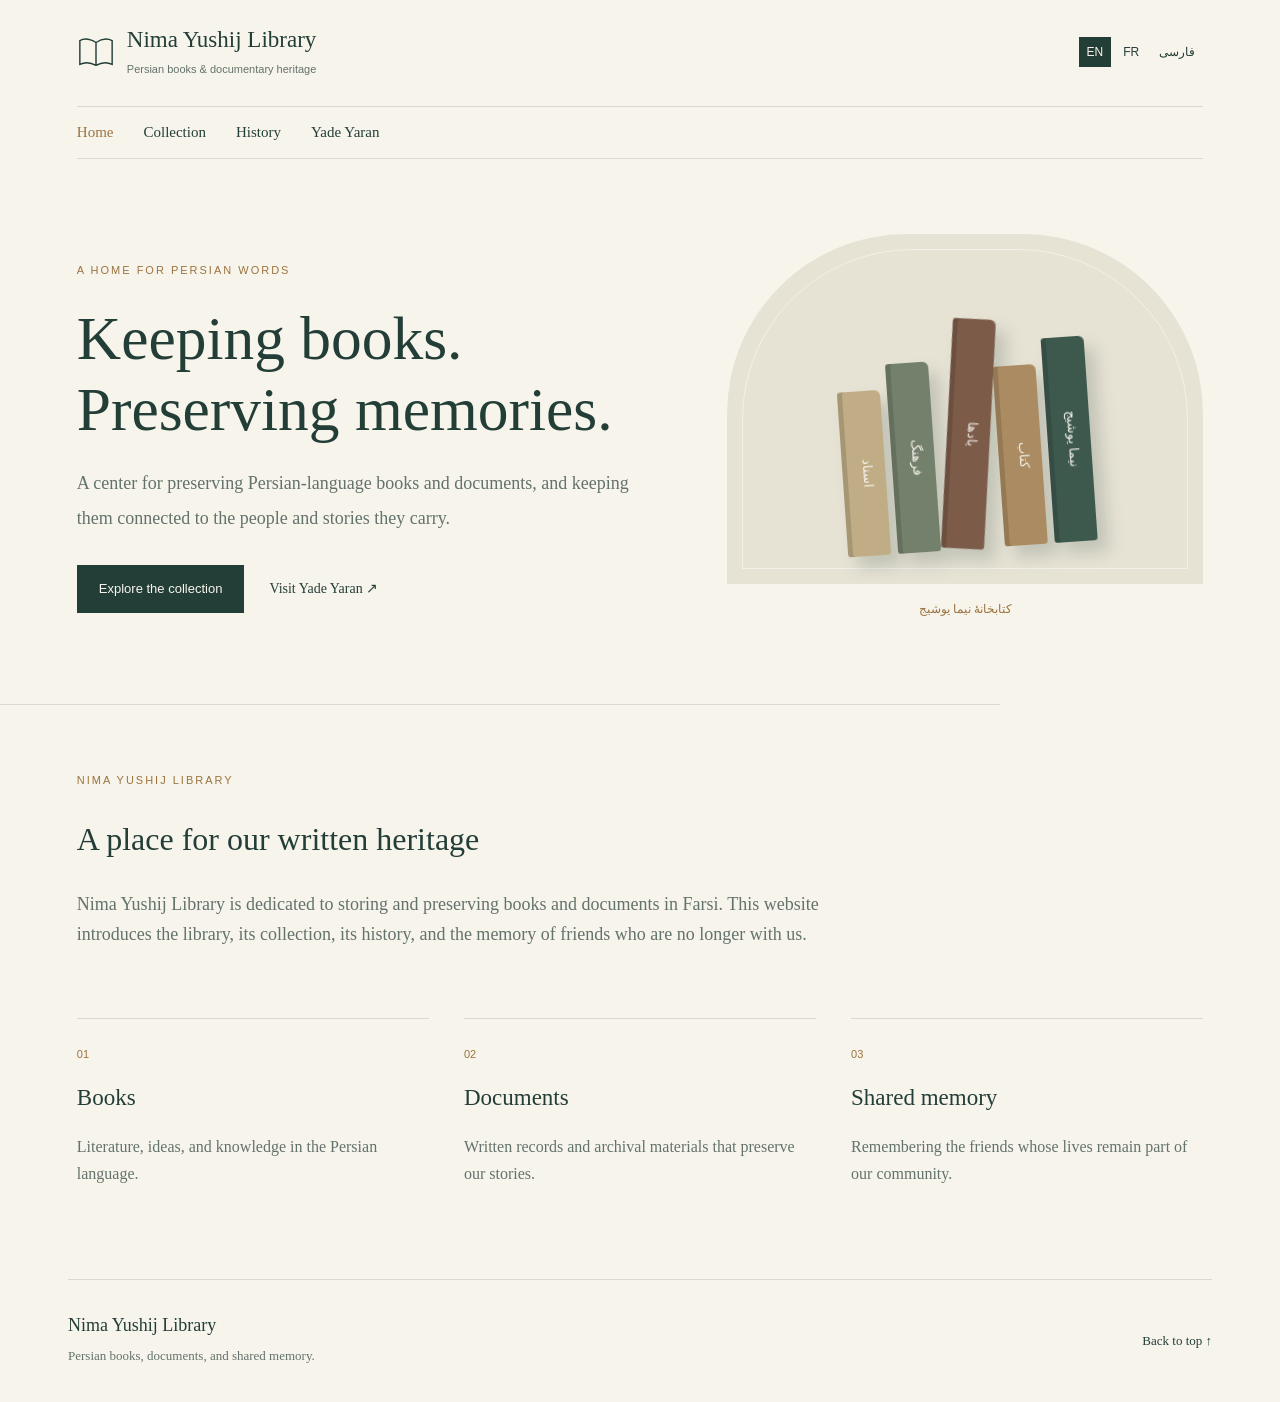
==== en/index.html @ eb560bf4 "add commit" ====
<!doctype html><html lang="en" dir="ltr"><head><meta charset="utf-8"><meta name="viewport" content="width=device-width, initial-scale=1"><title>Home | Nima Yushij Library</title><meta name="description" content="A center for preserving Persian-language books and documents, and keeping them connected to the people and stories they carry."><link rel="icon" href="../assets/icon.svg" type="image/svg+xml"><link rel="stylesheet" href="../assets/style.css"><link rel="alternate" hreflang="en" href="../en/index.html"><link rel="alternate" hreflang="fr" href="../fr/index.html"><link rel="alternate" hreflang="fa" href="../fa/index.html"></head><body id="top"><a class="skip" href="#main">Skip to content</a><header><a class="brand" href="index.html"><svg viewBox="0 0 40 36" aria-hidden="true"><path d="M20 8Q10 2 3 6v25q8-4 17 1 9-5 17-1V6Q29 2 20 8Zm0 0v24"/></svg><span>Nima Yushij Library<small>Persian books & documentary heritage</small></span></a><div class="languages" aria-label="Language / Langue / زبان"><a href="../en/index.html" lang="en" hreflang="en" aria-current="true">EN</a><a href="../fr/index.html" lang="fr" hreflang="fr" >FR</a><a href="../fa/index.html" lang="fa" hreflang="fa" >فارسی</a></div><nav aria-label="Navigation"><a href="index.html" aria-current="page">Home</a><a href="collection.html" >Collection</a><a href="history.html" >History</a><a href="yade-yaran.html" >Yade Yaran</a></nav></header><main id="main"><section class="hero"><div><p class="eyebrow">A home for Persian words</p><h1>Keeping books.<br>Preserving memories.</h1><p class="lead">A center for preserving Persian-language books and documents, and keeping them connected to the people and stories they carry.</p><div class="actions"><a class="button" href="collection.html">Explore the collection</a><a class="textlink" href="yade-yaran.html">Visit Yade Yaran <span aria-hidden="true">↗</span></a></div></div><div class="book-art" aria-hidden="true"><div class="arch"><div class="books"><span>نیما یوشیج</span><span>کتاب</span><span>یادها</span><span>فرهنگ</span><span>اسناد</span></div></div><p>کتابخانهٔ نیما یوشیج</p></div></section><section class="intro"><p class="eyebrow">NIMA YUSHIJ LIBRARY</p><h2>A place for our written heritage</h2><p>Nima Yushij Library is dedicated to storing and preserving books and documents in Farsi. This website introduces the library, its collection, its history, and the memory of friends who are no longer with us.</p></section><section class="three"><article><span class="number">01</span><h3>Books</h3><p>Literature, ideas, and knowledge in the Persian language.</p></article><article><span class="number">02</span><h3>Documents</h3><p>Written records and archival materials that preserve our stories.</p></article><article><span class="number">03</span><h3>Shared memory</h3><p>Remembering the friends whose lives remain part of our community.</p></article></section></main><footer><div><strong>Nima Yushij Library</strong><p>Persian books, documents, and shared memory.</p></div><a href="#top">Back to top ↑</a></footer><script id="site-config" type="application/json">{"empty": "The online catalogue is being prepared.", "emptydesc": "Records will appear here as books and documents are added.", "noresults": "No matching records. Try another search.", "view": "View document", "results": "records", "lang": "en", "page": "index"}</script><script src="../data/catalogue.js"></script><script src="../data/memorials.js"></script><script src="../assets/site.js"></script></body></html>
---- assets/style.css ----
:root{--paper:#f7f4ec;--ink:#233e37;--muted:#63736b;--line:#263e3725;--gold:#9b733f}*{box-sizing:border-box}html{scroll-behavior:smooth}body{margin:0;background:var(--paper);color:var(--ink);font-family:Georgia,'Times New Roman',serif;line-height:1.7}html[lang=fa] body{font-family:Tahoma,Arial,sans-serif;line-height:2}a{color:inherit;text-decoration:none}a:focus-visible,input:focus-visible,select:focus-visible{outline:3px solid var(--gold);outline-offset:5px}header{max-width:1300px;margin:auto;padding:25px 6% 0;display:flex;align-items:center;flex-wrap:wrap;gap:15px 30px}.brand{display:flex;gap:12px;align-items:center;font-size:23px;line-height:1.3}.brand svg{width:38px;height:36px;fill:none;stroke:var(--ink);stroke-width:1.5;flex-shrink:0}.brand small{display:block;font:11px/1.7 Arial,sans-serif;color:var(--muted);margin-top:5px}.languages{margin-inline-start:auto;display:flex;gap:4px;font:12px Arial,sans-serif}.languages a{padding:8px}.languages a[aria-current]{background:var(--ink);color:var(--paper)}nav{width:100%;display:flex;gap:30px;border-block:1px solid var(--line);margin-top:12px;padding:13px 0;font-size:15px}nav a[aria-current]{color:var(--gold)}nav a:hover,.textlink:hover{text-decoration:underline;text-underline-offset:5px}main{max-width:1300px;min-height:65vh;margin:auto}.hero{display:grid;grid-template-columns:1.2fr 1fr;gap:7%;padding:75px 6%;align-items:center}.eyebrow{font:11px/1.8 Arial,sans-serif;text-transform:uppercase;letter-spacing:2px;color:var(--gold)}html[lang=fa] .eyebrow{font-family:Tahoma;letter-spacing:0}h1{font-weight:400;font-size:clamp(38px,4.8vw,66px);line-height:1.15;margin:22px 0}html[lang=fa] h1{font-size:clamp(31px,4vw,51px);line-height:1.65}.lead{font-size:18px;line-height:1.9;color:var(--muted);max-width:620px}html[lang=fa] .lead{font-size:16px}.actions{display:flex;align-items:center;gap:25px;flex-wrap:wrap;margin-top:30px}.button{background:var(--ink);color:var(--paper);padding:13px 22px;font:13px/1.7 Arial,sans-serif}.textlink{font-size:14px}.book-art{text-align:center}.arch{height:350px;border-radius:180px 180px 0 0;background:#e6e2d4;display:flex;align-items:end;justify-content:center;padding:50px 20px 35px;position:relative}.arch:before{content:'';position:absolute;inset:15px;border:1px solid #fff7;border-radius:170px 170px 0 0}.books{display:flex;align-items:end;gap:7px;direction:rtl;transform:rotate(-4deg);filter:drop-shadow(10px 12px 8px #233e3730)}.books span{writing-mode:vertical-rl;background:#3d594e;color:#f7f4ec;width:43px;height:205px;border-radius:3px 6px 3px 3px;padding:18px 10px;text-align:center;font:13px Tahoma;box-shadow:inset 5px 0 #0002}.books span:nth-child(2){height:180px;background:#ab8b61}.books span:nth-child(3){height:230px;background:#7c5b49;transform:rotate(7deg);margin-left:7px}.books span:nth-child(4){height:190px;background:#73806c}.books span:nth-child(5){height:165px;background:#c0ad86}.book-art>p{font:12px Tahoma;color:var(--gold);margin-top:18px}.intro{border-top:1px solid var(--line);padding:55px 6% 20px;max-width:1000px}.intro>p:last-child{font-size:18px;max-width:760px;color:var(--muted)}h2{font-size:32px;line-height:1.4;font-weight:400}html[lang=fa] h2{font-size:26px}.three{display:grid;grid-template-columns:repeat(3,1fr);gap:35px;padding:30px 6% 75px}.three article{border-top:1px solid var(--line);padding-top:20px}.number{font:11px Arial;color:var(--gold)}h3{font-weight:400;font-size:23px;margin:12px 0}.three p{color:var(--muted);font-size:16px}.pagehead{padding:65px 6% 40px;border-bottom:1px solid var(--line)}.pagehead h1{font-size:54px}.pagehead .lead{max-width:750px}.content{padding:45px 6% 80px}.filters{display:flex;align-items:end;gap:20px;font:13px/1.8 Arial,sans-serif}.filters label:first-child{flex:1}.filters label{display:block}input,select{display:block;width:100%;border:1px solid #263e3740;background:transparent;color:var(--ink);padding:14px;font:inherit;border-radius:0}input{margin-top:7px}select{min-width:170px}.empty{padding:55px 25px;text-align:center;border:1px solid var(--line);margin:25px 0;background:#ece9df66}.empty>span{font-size:35px;color:var(--gold)}.empty h2{font-size:25px}.empty p,.subtle{color:var(--muted)}.history{display:grid;grid-template-columns:1fr 2fr;gap:60px;align-items:center}.historymark{font-size:70px;font-family:Tahoma;line-height:1.6;text-align:center;color:var(--gold);border:1px solid var(--line);padding:35px}.historymark span{font-size:40px}.history article{max-width:660px}.history article p{font-size:18px}.memorialhead{background:var(--ink);color:var(--paper);margin:35px 6% 0;padding:45px 5%}.memorialhead .lead{color:#d0d8d0}.memorialhead .eyebrow{color:#d8b986}.records{display:grid;grid-template-columns:repeat(3,minmax(0,1fr));gap:25px}.record{padding:22px;border:1px solid var(--line);overflow-wrap:anywhere}.record h2{font-size:24px}.record p{color:var(--muted)}.record img{display:block;width:100%;height:280px;object-fit:contain;background:#e9e5dc}.record .portrait{object-fit:cover;filter:grayscale(1)}.record .type{font:11px Arial;color:var(--gold);text-transform:uppercase}.record a{text-decoration:underline}.tribute{grid-column:span 1}.tribute .bio{white-space:pre-line}footer{max-width:1144px;border-top:1px solid var(--line);margin:0 auto;padding:30px 0;display:flex;justify-content:space-between;align-items:center;gap:25px;font-size:13px}footer p{color:var(--muted);margin:5px 0}footer strong{font-weight:400;font-size:18px}.skip{position:absolute;top:-100px;background:var(--ink);color:white;padding:10px;z-index:3}.skip:focus{top:5px}.sr{position:absolute;width:1px;height:1px;overflow:hidden;clip-path:inset(50%)}[hidden]{display:none!important}@media(max-width:760px){header{padding:20px 6% 0}.brand{font-size:19px}.brand small{font-size:10px}.brand svg{width:30px}.languages{gap:0}.languages a{padding:7px}.hero{grid-template-columns:1fr;padding:42px 6%;gap:35px}.book-art{max-width:420px;width:100%;margin:auto}.arch{height:300px}.books{transform:scale(.88) rotate(-4deg);transform-origin:bottom}nav{gap:22px;font-size:14px;justify-content:space-between}.three{grid-template-columns:1fr;gap:20px}.intro{padding-top:35px}.intro>p:last-child{font-size:17px}.three h3{margin:8px 0}.history{grid-template-columns:1fr;gap:30px}.historymark{max-width:260px;width:100%;margin:auto}.filters{flex-direction:column;align-items:stretch;gap:12px}.pagehead{padding-top:40px}.pagehead h1{font-size:40px}.records{grid-template-columns:1fr}.memorialhead{padding:30px 6%}footer{margin:0 6%;align-items:start}h2{font-size:28px}}@media(prefers-reduced-motion:reduce){html{scroll-behavior:auto}}
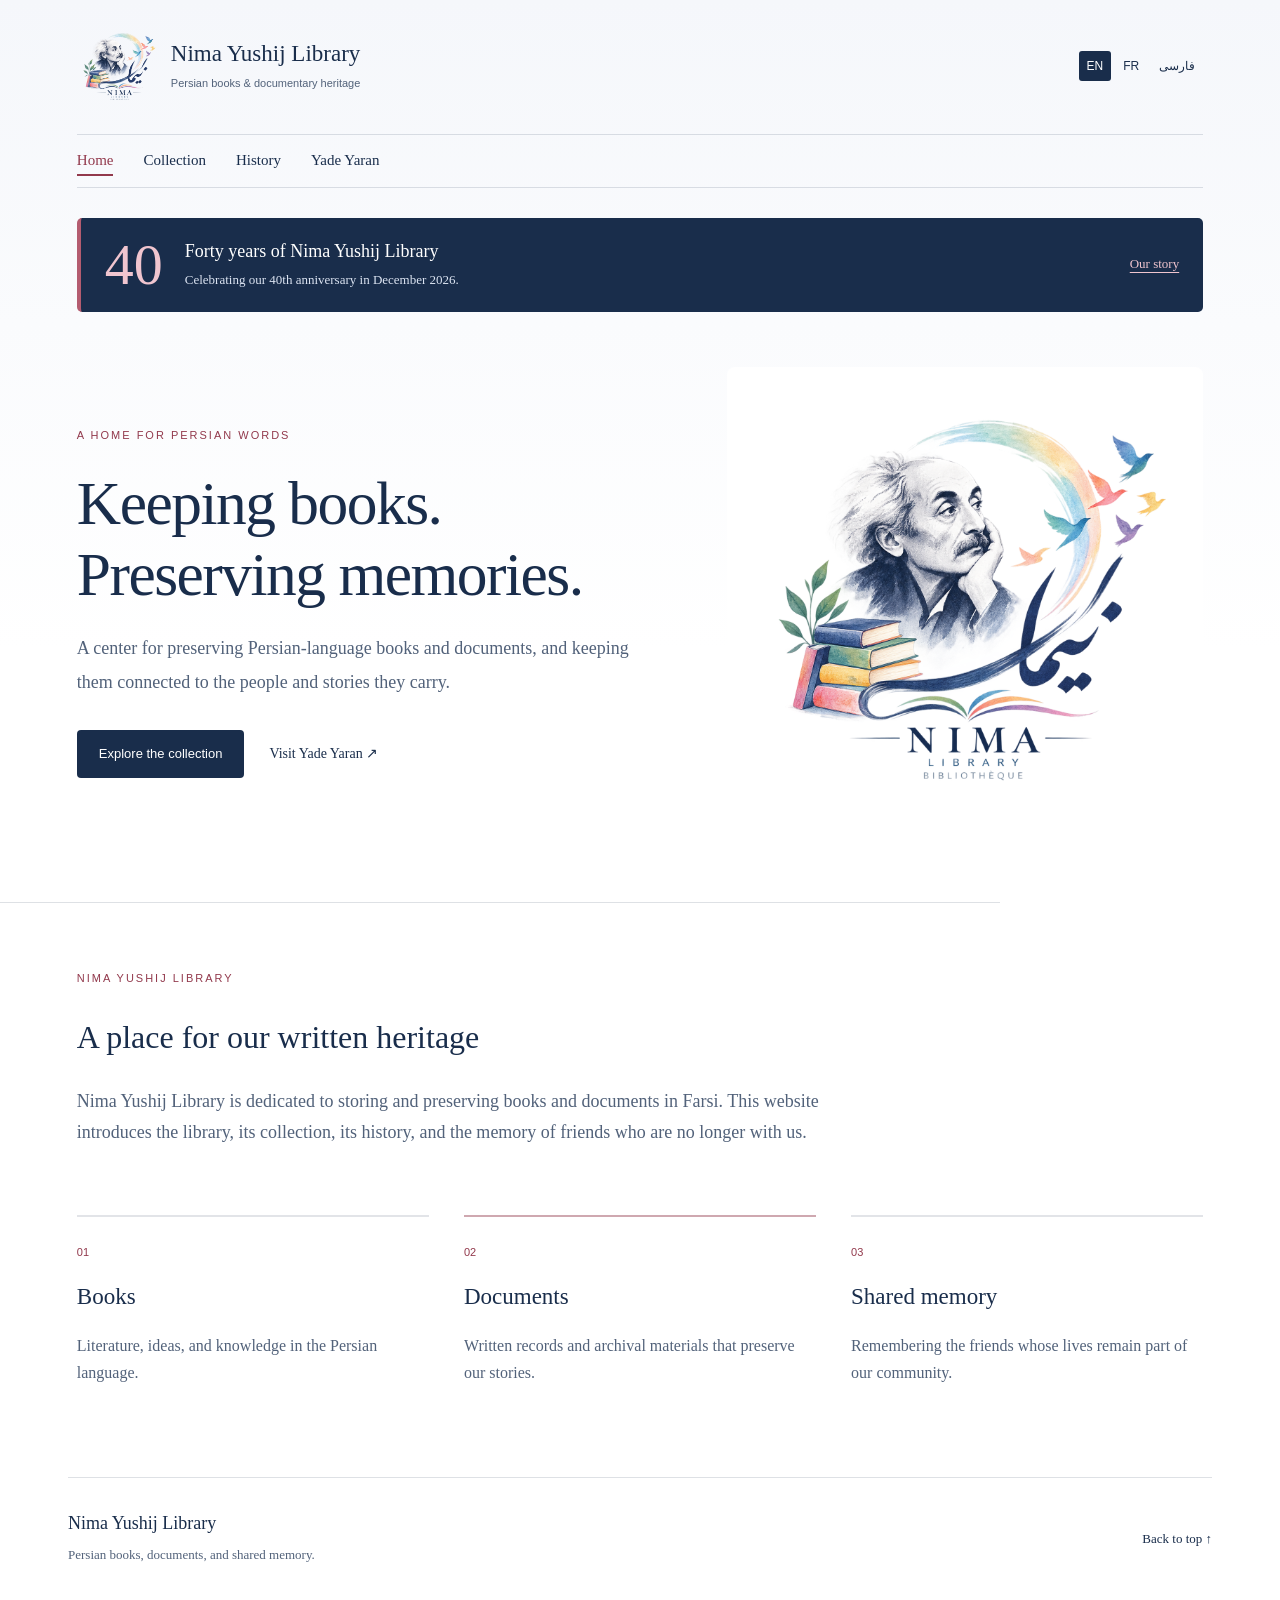
==== commit 944a288a: "change theme" ====
--- a/en/index.html
+++ b/en/index.html
@@ -1 +1 @@
-<!doctype html><html lang="en" dir="ltr"><head><meta charset="utf-8"><meta name="viewport" content="width=device-width, initial-scale=1"><title>Home | Nima Yushij Library</title><meta name="description" content="A center for preserving Persian-language books and documents, and keeping them connected to the people and stories they carry."><link rel="icon" href="../assets/icon.svg" type="image/svg+xml"><link rel="stylesheet" href="../assets/style.css"><link rel="alternate" hreflang="en" href="../en/index.html"><link rel="alternate" hreflang="fr" href="../fr/index.html"><link rel="alternate" hreflang="fa" href="../fa/index.html"></head><body id="top"><a class="skip" href="#main">Skip to content</a><header><a class="brand" href="index.html"><svg viewBox="0 0 40 36" aria-hidden="true"><path d="M20 8Q10 2 3 6v25q8-4 17 1 9-5 17-1V6Q29 2 20 8Zm0 0v24"/></svg><span>Nima Yushij Library<small>Persian books & documentary heritage</small></span></a><div class="languages" aria-label="Language / Langue / زبان"><a href="../en/index.html" lang="en" hreflang="en" aria-current="true">EN</a><a href="../fr/index.html" lang="fr" hreflang="fr" >FR</a><a href="../fa/index.html" lang="fa" hreflang="fa" >فارسی</a></div><nav aria-label="Navigation"><a href="index.html" aria-current="page">Home</a><a href="collection.html" >Collection</a><a href="history.html" >History</a><a href="yade-yaran.html" >Yade Yaran</a></nav></header><main id="main"><section class="hero"><div><p class="eyebrow">A home for Persian words</p><h1>Keeping books.<br>Preserving memories.</h1><p class="lead">A center for preserving Persian-language books and documents, and keeping them connected to the people and stories they carry.</p><div class="actions"><a class="button" href="collection.html">Explore the collection</a><a class="textlink" href="yade-yaran.html">Visit Yade Yaran <span aria-hidden="true">↗</span></a></div></div><div class="book-art" aria-hidden="true"><div class="arch"><div class="books"><span>نیما یوشیج</span><span>کتاب</span><span>یادها</span><span>فرهنگ</span><span>اسناد</span></div></div><p>کتابخانهٔ نیما یوشیج</p></div></section><section class="intro"><p class="eyebrow">NIMA YUSHIJ LIBRARY</p><h2>A place for our written heritage</h2><p>Nima Yushij Library is dedicated to storing and preserving books and documents in Farsi. This website introduces the library, its collection, its history, and the memory of friends who are no longer with us.</p></section><section class="three"><article><span class="number">01</span><h3>Books</h3><p>Literature, ideas, and knowledge in the Persian language.</p></article><article><span class="number">02</span><h3>Documents</h3><p>Written records and archival materials that preserve our stories.</p></article><article><span class="number">03</span><h3>Shared memory</h3><p>Remembering the friends whose lives remain part of our community.</p></article></section></main><footer><div><strong>Nima Yushij Library</strong><p>Persian books, documents, and shared memory.</p></div><a href="#top">Back to top ↑</a></footer><script id="site-config" type="application/json">{"empty": "The online catalogue is being prepared.", "emptydesc": "Records will appear here as books and documents are added.", "noresults": "No matching records. Try another search.", "view": "View document", "results": "records", "lang": "en", "page": "index"}</script><script src="../data/catalogue.js"></script><script src="../data/memorials.js"></script><script src="../assets/site.js"></script></body></html>+<!doctype html><html lang="en" dir="ltr"><head><meta charset="utf-8"><meta name="viewport" content="width=device-width, initial-scale=1"><title>Home | Nima Yushij Library</title><meta name="description" content="A center for preserving Persian-language books and documents, and keeping them connected to the people and stories they carry."><link rel="icon" href="../assets/logo.png" type="image/png"><link rel="stylesheet" href="../assets/style.css"><link rel="alternate" hreflang="en" href="../en/index.html"><link rel="alternate" hreflang="fr" href="../fr/index.html"><link rel="alternate" hreflang="fa" href="../fa/index.html"></head><body id="top"><a class="skip" href="#main">Skip to content</a><header><a class="brand" href="index.html"><img class="brand-logo" src="../assets/logo.png" alt="Nima Yushij Library logo" width="1254" height="1254"><span>Nima Yushij Library<small>Persian books & documentary heritage</small></span></a><div class="languages" aria-label="Language / Langue / زبان"><a href="../en/index.html" lang="en" hreflang="en" aria-current="true">EN</a><a href="../fr/index.html" lang="fr" hreflang="fr" >FR</a><a href="../fa/index.html" lang="fa" hreflang="fa" >فارسی</a></div><nav aria-label="Navigation"><a href="index.html" aria-current="page">Home</a><a href="collection.html" >Collection</a><a href="history.html" >History</a><a href="yade-yaran.html" >Yade Yaran</a></nav></header><main id="main"><aside class="anniversary" aria-label="Forty years of Nima Yushij Library"><span class="anniversary-number">40</span><div><strong>Forty years of Nima Yushij Library</strong><p>Celebrating our 40th anniversary in December 2026.</p></div><a href="history.html">Our story</a></aside><section class="hero"><div><p class="eyebrow">A home for Persian words</p><h1>Keeping books.<br>Preserving memories.</h1><p class="lead">A center for preserving Persian-language books and documents, and keeping them connected to the people and stories they carry.</p><div class="actions"><a class="button" href="collection.html">Explore the collection</a><a class="textlink" href="yade-yaran.html">Visit Yade Yaran <span aria-hidden="true">↗</span></a></div></div><div class="logo-feature"><img src="../assets/logo.png" alt="Nima Yushij Library logo" width="1254" height="1254" fetchpriority="high"></div></section><section class="intro"><p class="eyebrow">NIMA YUSHIJ LIBRARY</p><h2>A place for our written heritage</h2><p>Nima Yushij Library is dedicated to storing and preserving books and documents in Farsi. This website introduces the library, its collection, its history, and the memory of friends who are no longer with us.</p></section><section class="three"><article><span class="number">01</span><h3>Books</h3><p>Literature, ideas, and knowledge in the Persian language.</p></article><article><span class="number">02</span><h3>Documents</h3><p>Written records and archival materials that preserve our stories.</p></article><article><span class="number">03</span><h3>Shared memory</h3><p>Remembering the friends whose lives remain part of our community.</p></article></section></main><footer><div><strong>Nima Yushij Library</strong><p>Persian books, documents, and shared memory.</p></div><a href="#top">Back to top ↑</a></footer><script id="site-config" type="application/json">{"empty": "The online catalogue is being prepared.", "emptydesc": "Records will appear here as books and documents are added.", "noresults": "No matching records. Try another search.", "view": "View document", "results": "records", "lang": "en", "page": "index"}</script><script src="../data/catalogue.js"></script><script src="../data/memorials.js"></script><script src="../assets/site.js"></script></body></html>
--- a/assets/style.css
+++ b/assets/style.css
@@ -1 +1,21 @@
-:root{--paper:#f7f4ec;--ink:#233e37;--muted:#63736b;--line:#263e3725;--gold:#9b733f}*{box-sizing:border-box}html{scroll-behavior:smooth}body{margin:0;background:var(--paper);color:var(--ink);font-family:Georgia,'Times New Roman',serif;line-height:1.7}html[lang=fa] body{font-family:Tahoma,Arial,sans-serif;line-height:2}a{color:inherit;text-decoration:none}a:focus-visible,input:focus-visible,select:focus-visible{outline:3px solid var(--gold);outline-offset:5px}header{max-width:1300px;margin:auto;padding:25px 6% 0;display:flex;align-items:center;flex-wrap:wrap;gap:15px 30px}.brand{display:flex;gap:12px;align-items:center;font-size:23px;line-height:1.3}.brand svg{width:38px;height:36px;fill:none;stroke:var(--ink);stroke-width:1.5;flex-shrink:0}.brand small{display:block;font:11px/1.7 Arial,sans-serif;color:var(--muted);margin-top:5px}.languages{margin-inline-start:auto;display:flex;gap:4px;font:12px Arial,sans-serif}.languages a{padding:8px}.languages a[aria-current]{background:var(--ink);color:var(--paper)}nav{width:100%;display:flex;gap:30px;border-block:1px solid var(--line);margin-top:12px;padding:13px 0;font-size:15px}nav a[aria-current]{color:var(--gold)}nav a:hover,.textlink:hover{text-decoration:underline;text-underline-offset:5px}main{max-width:1300px;min-height:65vh;margin:auto}.hero{display:grid;grid-template-columns:1.2fr 1fr;gap:7%;padding:75px 6%;align-items:center}.eyebrow{font:11px/1.8 Arial,sans-serif;text-transform:uppercase;letter-spacing:2px;color:var(--gold)}html[lang=fa] .eyebrow{font-family:Tahoma;letter-spacing:0}h1{font-weight:400;font-size:clamp(38px,4.8vw,66px);line-height:1.15;margin:22px 0}html[lang=fa] h1{font-size:clamp(31px,4vw,51px);line-height:1.65}.lead{font-size:18px;line-height:1.9;color:var(--muted);max-width:620px}html[lang=fa] .lead{font-size:16px}.actions{display:flex;align-items:center;gap:25px;flex-wrap:wrap;margin-top:30px}.button{background:var(--ink);color:var(--paper);padding:13px 22px;font:13px/1.7 Arial,sans-serif}.textlink{font-size:14px}.book-art{text-align:center}.arch{height:350px;border-radius:180px 180px 0 0;background:#e6e2d4;display:flex;align-items:end;justify-content:center;padding:50px 20px 35px;position:relative}.arch:before{content:'';position:absolute;inset:15px;border:1px solid #fff7;border-radius:170px 170px 0 0}.books{display:flex;align-items:end;gap:7px;direction:rtl;transform:rotate(-4deg);filter:drop-shadow(10px 12px 8px #233e3730)}.books span{writing-mode:vertical-rl;background:#3d594e;color:#f7f4ec;width:43px;height:205px;border-radius:3px 6px 3px 3px;padding:18px 10px;text-align:center;font:13px Tahoma;box-shadow:inset 5px 0 #0002}.books span:nth-child(2){height:180px;background:#ab8b61}.books span:nth-child(3){height:230px;background:#7c5b49;transform:rotate(7deg);margin-left:7px}.books span:nth-child(4){height:190px;background:#73806c}.books span:nth-child(5){height:165px;background:#c0ad86}.book-art>p{font:12px Tahoma;color:var(--gold);margin-top:18px}.intro{border-top:1px solid var(--line);padding:55px 6% 20px;max-width:1000px}.intro>p:last-child{font-size:18px;max-width:760px;color:var(--muted)}h2{font-size:32px;line-height:1.4;font-weight:400}html[lang=fa] h2{font-size:26px}.three{display:grid;grid-template-columns:repeat(3,1fr);gap:35px;padding:30px 6% 75px}.three article{border-top:1px solid var(--line);padding-top:20px}.number{font:11px Arial;color:var(--gold)}h3{font-weight:400;font-size:23px;margin:12px 0}.three p{color:var(--muted);font-size:16px}.pagehead{padding:65px 6% 40px;border-bottom:1px solid var(--line)}.pagehead h1{font-size:54px}.pagehead .lead{max-width:750px}.content{padding:45px 6% 80px}.filters{display:flex;align-items:end;gap:20px;font:13px/1.8 Arial,sans-serif}.filters label:first-child{flex:1}.filters label{display:block}input,select{display:block;width:100%;border:1px solid #263e3740;background:transparent;color:var(--ink);padding:14px;font:inherit;border-radius:0}input{margin-top:7px}select{min-width:170px}.empty{padding:55px 25px;text-align:center;border:1px solid var(--line);margin:25px 0;background:#ece9df66}.empty>span{font-size:35px;color:var(--gold)}.empty h2{font-size:25px}.empty p,.subtle{color:var(--muted)}.history{display:grid;grid-template-columns:1fr 2fr;gap:60px;align-items:center}.historymark{font-size:70px;font-family:Tahoma;line-height:1.6;text-align:center;color:var(--gold);border:1px solid var(--line);padding:35px}.historymark span{font-size:40px}.history article{max-width:660px}.history article p{font-size:18px}.memorialhead{background:var(--ink);color:var(--paper);margin:35px 6% 0;padding:45px 5%}.memorialhead .lead{color:#d0d8d0}.memorialhead .eyebrow{color:#d8b986}.records{display:grid;grid-template-columns:repeat(3,minmax(0,1fr));gap:25px}.record{padding:22px;border:1px solid var(--line);overflow-wrap:anywhere}.record h2{font-size:24px}.record p{color:var(--muted)}.record img{display:block;width:100%;height:280px;object-fit:contain;background:#e9e5dc}.record .portrait{object-fit:cover;filter:grayscale(1)}.record .type{font:11px Arial;color:var(--gold);text-transform:uppercase}.record a{text-decoration:underline}.tribute{grid-column:span 1}.tribute .bio{white-space:pre-line}footer{max-width:1144px;border-top:1px solid var(--line);margin:0 auto;padding:30px 0;display:flex;justify-content:space-between;align-items:center;gap:25px;font-size:13px}footer p{color:var(--muted);margin:5px 0}footer strong{font-weight:400;font-size:18px}.skip{position:absolute;top:-100px;background:var(--ink);color:white;padding:10px;z-index:3}.skip:focus{top:5px}.sr{position:absolute;width:1px;height:1px;overflow:hidden;clip-path:inset(50%)}[hidden]{display:none!important}@media(max-width:760px){header{padding:20px 6% 0}.brand{font-size:19px}.brand small{font-size:10px}.brand svg{width:30px}.languages{gap:0}.languages a{padding:7px}.hero{grid-template-columns:1fr;padding:42px 6%;gap:35px}.book-art{max-width:420px;width:100%;margin:auto}.arch{height:300px}.books{transform:scale(.88) rotate(-4deg);transform-origin:bottom}nav{gap:22px;font-size:14px;justify-content:space-between}.three{grid-template-columns:1fr;gap:20px}.intro{padding-top:35px}.intro>p:last-child{font-size:17px}.three h3{margin:8px 0}.history{grid-template-columns:1fr;gap:30px}.historymark{max-width:260px;width:100%;margin:auto}.filters{flex-direction:column;align-items:stretch;gap:12px}.pagehead{padding-top:40px}.pagehead h1{font-size:40px}.records{grid-template-columns:1fr}.memorialhead{padding:30px 6%}footer{margin:0 6%;align-items:start}h2{font-size:28px}}@media(prefers-reduced-motion:reduce){html{scroll-behavior:auto}}
+:root{--paper:#ffffff;--ink:#192d4b;--muted:#52627a;--line:#192d4b24;--gold:#92394c}*{box-sizing:border-box}html{scroll-behavior:smooth}body{margin:0;background:var(--paper);color:var(--ink);font-family:Georgia,'Times New Roman',serif;line-height:1.7}html[lang=fa] body{font-family:Tahoma,Arial,sans-serif;line-height:2}a{color:inherit;text-decoration:none}a:focus-visible,input:focus-visible,select:focus-visible{outline:3px solid var(--gold);outline-offset:5px}header{max-width:1300px;margin:auto;padding:25px 6% 0;display:flex;align-items:center;flex-wrap:wrap;gap:15px 30px}.brand{display:flex;gap:12px;align-items:center;font-size:23px;line-height:1.3}.brand svg{width:38px;height:36px;fill:none;stroke:var(--ink);stroke-width:1.5;flex-shrink:0}.brand small{display:block;font:11px/1.7 Arial,sans-serif;color:var(--muted);margin-top:5px}.languages{margin-inline-start:auto;display:flex;gap:4px;font:12px Arial,sans-serif}.languages a{padding:8px}.languages a[aria-current]{background:var(--ink);color:var(--paper)}nav{width:100%;display:flex;gap:30px;border-block:1px solid var(--line);margin-top:12px;padding:13px 0;font-size:15px}nav a[aria-current]{color:var(--gold)}nav a:hover,.textlink:hover{text-decoration:underline;text-underline-offset:5px}main{max-width:1300px;min-height:65vh;margin:auto}.hero{display:grid;grid-template-columns:1.2fr 1fr;gap:7%;padding:75px 6%;align-items:center}.eyebrow{font:11px/1.8 Arial,sans-serif;text-transform:uppercase;letter-spacing:2px;color:var(--gold)}html[lang=fa] .eyebrow{font-family:Tahoma;letter-spacing:0}h1{font-weight:400;font-size:clamp(38px,4.8vw,66px);line-height:1.15;margin:22px 0}html[lang=fa] h1{font-size:clamp(31px,4vw,51px);line-height:1.65}.lead{font-size:18px;line-height:1.9;color:var(--muted);max-width:620px}html[lang=fa] .lead{font-size:16px}.actions{display:flex;align-items:center;gap:25px;flex-wrap:wrap;margin-top:30px}.button{background:var(--ink);color:var(--paper);padding:13px 22px;font:13px/1.7 Arial,sans-serif}.textlink{font-size:14px}.book-art{text-align:center}.arch{height:350px;border-radius:180px 180px 0 0;background:#e9eef7;display:flex;align-items:end;justify-content:center;padding:50px 20px 35px;position:relative}.arch:before{content:'';position:absolute;inset:15px;border:1px solid #fff7;border-radius:170px 170px 0 0}.books{display:flex;align-items:end;gap:7px;direction:rtl;transform:rotate(-4deg);filter:drop-shadow(10px 12px 8px #192d4b30)}.books span{writing-mode:vertical-rl;background:#263f65;color:#ffffff;width:43px;height:205px;border-radius:3px 6px 3px 3px;padding:18px 10px;text-align:center;font:13px Tahoma;box-shadow:inset 5px 0 #0002}.books span:nth-child(2){height:180px;background:#934358}.books span:nth-child(3){height:230px;background:#506b94;transform:rotate(7deg);margin-left:7px}.books span:nth-child(4){height:190px;background:#879ab7}.books span:nth-child(5){height:165px;background:#c5cedf}.book-art>p{font:12px Tahoma;color:var(--gold);margin-top:18px}.intro{border-top:1px solid var(--line);padding:55px 6% 20px;max-width:1000px}.intro>p:last-child{font-size:18px;max-width:760px;color:var(--muted)}h2{font-size:32px;line-height:1.4;font-weight:400}html[lang=fa] h2{font-size:26px}.three{display:grid;grid-template-columns:repeat(3,1fr);gap:35px;padding:30px 6% 75px}.three article{border-top:1px solid var(--line);padding-top:20px}.number{font:11px Arial;color:var(--gold)}h3{font-weight:400;font-size:23px;margin:12px 0}.three p{color:var(--muted);font-size:16px}.pagehead{padding:65px 6% 40px;border-bottom:1px solid var(--line)}.pagehead h1{font-size:54px}.pagehead .lead{max-width:750px}.content{padding:45px 6% 80px}.filters{display:flex;align-items:end;gap:20px;font:13px/1.8 Arial,sans-serif}.filters label:first-child{flex:1}.filters label{display:block}input,select{display:block;width:100%;border:1px solid #192d4b40;background:transparent;color:var(--ink);padding:14px;font:inherit;border-radius:0}input{margin-top:7px}select{min-width:170px}.empty{padding:55px 25px;text-align:center;border:1px solid var(--line);margin:25px 0;background:#f3f6fb}.empty>span{font-size:35px;color:var(--gold)}.empty h2{font-size:25px}.empty p,.subtle{color:var(--muted)}.history{display:grid;grid-template-columns:1fr 2fr;gap:60px;align-items:center}.historymark{font-size:70px;font-family:Tahoma;line-height:1.6;text-align:center;color:var(--gold);border:1px solid var(--line);padding:35px}.historymark span{font-size:40px}.history article{max-width:660px}.history article p{font-size:18px}.memorialhead{background:var(--ink);color:var(--paper);margin:35px 6% 0;padding:45px 5%}.memorialhead .lead{color:#dce4f2}.memorialhead .eyebrow{color:#e8bdc7}.records{display:grid;grid-template-columns:repeat(3,minmax(0,1fr));gap:25px}.record{padding:22px;border:1px solid var(--line);overflow-wrap:anywhere}.record h2{font-size:24px}.record p{color:var(--muted)}.record img{display:block;width:100%;height:280px;object-fit:contain;background:#eef2f8}.record .portrait{object-fit:cover;filter:grayscale(1)}.record .type{font:11px Arial;color:var(--gold);text-transform:uppercase}.record a{text-decoration:underline}.tribute{grid-column:span 1}.tribute .bio{white-space:pre-line}footer{max-width:1144px;border-top:1px solid var(--line);margin:0 auto;padding:30px 0;display:flex;justify-content:space-between;align-items:center;gap:25px;font-size:13px}footer p{color:var(--muted);margin:5px 0}footer strong{font-weight:400;font-size:18px}.skip{position:absolute;top:-100px;background:var(--ink);color:white;padding:10px;z-index:3}.skip:focus{top:5px}.sr{position:absolute;width:1px;height:1px;overflow:hidden;clip-path:inset(50%)}[hidden]{display:none!important}@media(max-width:760px){header{padding:20px 6% 0}.brand{font-size:19px}.brand small{font-size:10px}.brand svg{width:30px}.languages{gap:0}.languages a{padding:7px}.hero{grid-template-columns:1fr;padding:42px 6%;gap:35px}.book-art{max-width:420px;width:100%;margin:auto}.arch{height:300px}.books{transform:scale(.88) rotate(-4deg);transform-origin:bottom}nav{gap:22px;font-size:14px;justify-content:space-between}.three{grid-template-columns:1fr;gap:20px}.intro{padding-top:35px}.intro>p:last-child{font-size:17px}.three h3{margin:8px 0}.history{grid-template-columns:1fr;gap:30px}.historymark{max-width:260px;width:100%;margin:auto}.filters{flex-direction:column;align-items:stretch;gap:12px}.pagehead{padding-top:40px}.pagehead h1{font-size:40px}.records{grid-template-columns:1fr}.memorialhead{padding:30px 6%}footer{margin:0 6%;align-items:start}h2{font-size:28px}}@media(prefers-reduced-motion:reduce){html{scroll-behavior:auto}}
+
+/* Anniversary edition: navy, white and burgundy. */
+body{background:linear-gradient(180deg,#f5f7fb 0,#fff 650px)}
+header{background:transparent}nav a[aria-current]{color:var(--gold);box-shadow:0 2px var(--gold)}
+.hero{padding-top:55px}.hero h1{letter-spacing:-1.5px}html[lang=fa] .hero h1{letter-spacing:0}
+.arch{border-radius:8px;background:linear-gradient(145deg,#edf1f9,#dce5f3);border:1px solid #192d4b15}.arch:before{border-radius:3px;border-color:#fff}
+.button{border-radius:4px;transition:background .2s}.button:hover{background:#92394c}.languages a{border-radius:3px}
+.anniversary{margin:30px 6% 0;padding:18px 24px;background:#192d4b;color:white;display:flex;gap:22px;align-items:center;border-radius:5px;border-inline-start:4px solid #b45c70}
+.anniversary-number{font:58px/1 Georgia,serif;color:#f0c5cf;flex-shrink:0}.anniversary strong{display:block;font-size:18px;font-weight:400;line-height:1.5}.anniversary p{margin:4px 0 0;font-size:13px;color:#dce4f2}.anniversary a{margin-inline-start:auto;white-space:nowrap;font-size:13px;color:#f0c5cf;text-decoration:underline;text-underline-offset:4px}
+.anniversary-note{border-inline-start:3px solid #92394c;padding:15px 20px;background:#f3f6fb;margin-top:30px}.anniversary-note h3{color:#92394c;margin-top:0}.anniversary-note p{margin-bottom:0}
+.historymark{background:#f3f6fb;border:0}.three article{border-top:2px solid #192d4b20}.three article:nth-child(2){border-top-color:#92394c70}.memorialhead{border-inline-start:4px solid #b45c70}.empty{background:#f6f8fc;border-radius:4px}
+@media(max-width:760px){.anniversary{padding:17px;gap:15px;flex-wrap:wrap}.anniversary-number{font-size:48px}.anniversary strong{font-size:16px}.anniversary a{margin-inline-start:0}.hero{padding-top:35px}.hero h1{letter-spacing:-.5px}html[lang=fa] .hero h1{letter-spacing:0}}
+@media(prefers-reduced-motion:reduce){.button{transition:none}}
+
+/* Original supplied logo: displayed without cropping or recoloring. */
+.brand-logo{display:block;width:82px;height:82px;object-fit:contain;flex-shrink:0}
+.logo-feature{display:flex;align-items:center;justify-content:center;padding:10px;background:#fff;border-radius:8px}
+.logo-feature img{display:block;width:100%;height:auto;max-width:440px;object-fit:contain}
+@media(max-width:760px){.brand-logo{width:60px;height:60px}.logo-feature{max-width:390px;width:100%;margin:auto}.brand{font-size:17px;gap:9px}.brand small{max-width:190px}.hero{gap:25px}}
+@media(max-width:420px){.brand-logo{width:50px;height:50px}.brand{font-size:15px}.brand small{font-size:9px;max-width:165px}header{column-gap:8px}.languages a{padding:6px}}
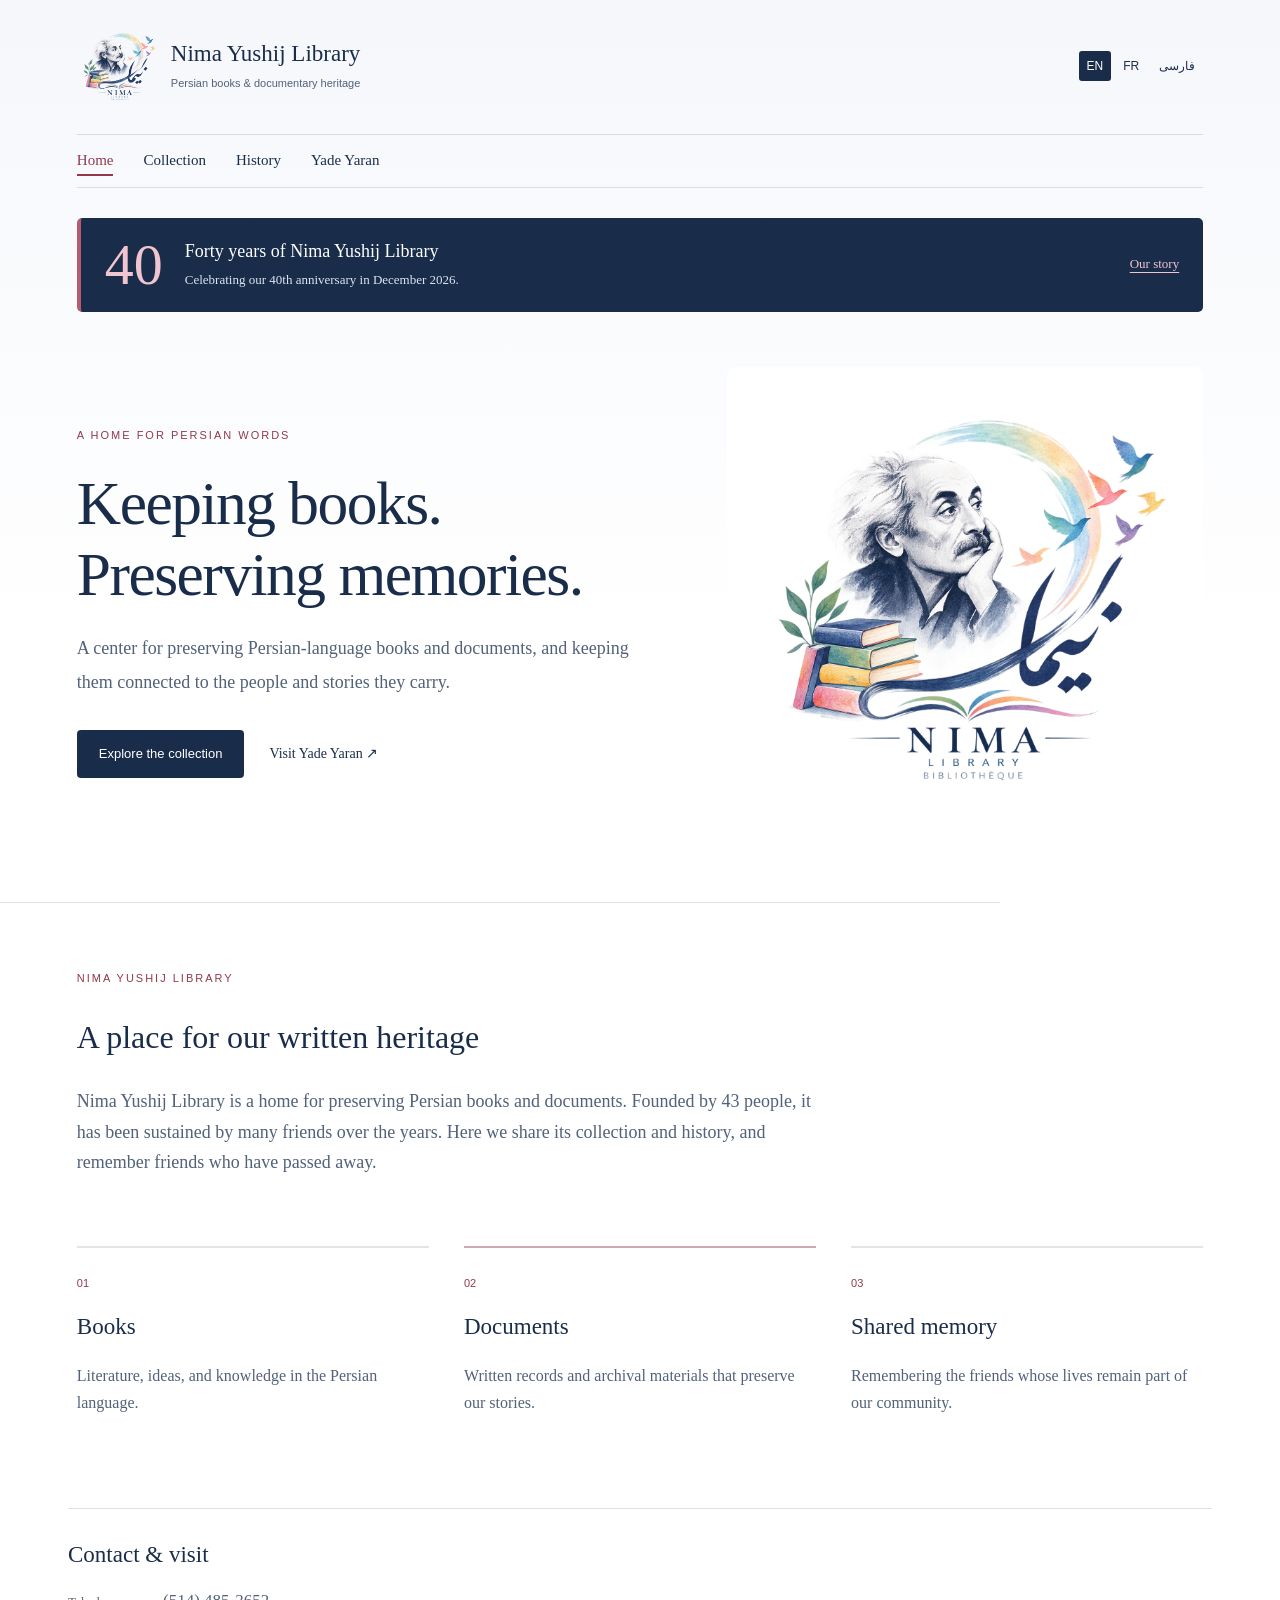
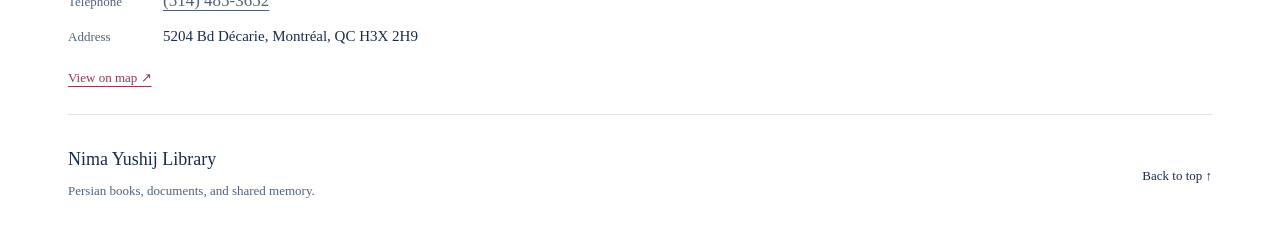
==== commit cadd79ae: "change text" ====
--- a/en/index.html
+++ b/en/index.html
@@ -1 +1 @@
-<!doctype html><html lang="en" dir="ltr"><head><meta charset="utf-8"><meta name="viewport" content="width=device-width, initial-scale=1"><title>Home | Nima Yushij Library</title><meta name="description" content="A center for preserving Persian-language books and documents, and keeping them connected to the people and stories they carry."><link rel="icon" href="../assets/logo.png" type="image/png"><link rel="stylesheet" href="../assets/style.css"><link rel="alternate" hreflang="en" href="../en/index.html"><link rel="alternate" hreflang="fr" href="../fr/index.html"><link rel="alternate" hreflang="fa" href="../fa/index.html"></head><body id="top"><a class="skip" href="#main">Skip to content</a><header><a class="brand" href="index.html"><img class="brand-logo" src="../assets/logo.png" alt="Nima Yushij Library logo" width="1254" height="1254"><span>Nima Yushij Library<small>Persian books & documentary heritage</small></span></a><div class="languages" aria-label="Language / Langue / زبان"><a href="../en/index.html" lang="en" hreflang="en" aria-current="true">EN</a><a href="../fr/index.html" lang="fr" hreflang="fr" >FR</a><a href="../fa/index.html" lang="fa" hreflang="fa" >فارسی</a></div><nav aria-label="Navigation"><a href="index.html" aria-current="page">Home</a><a href="collection.html" >Collection</a><a href="history.html" >History</a><a href="yade-yaran.html" >Yade Yaran</a></nav></header><main id="main"><aside class="anniversary" aria-label="Forty years of Nima Yushij Library"><span class="anniversary-number">40</span><div><strong>Forty years of Nima Yushij Library</strong><p>Celebrating our 40th anniversary in December 2026.</p></div><a href="history.html">Our story</a></aside><section class="hero"><div><p class="eyebrow">A home for Persian words</p><h1>Keeping books.<br>Preserving memories.</h1><p class="lead">A center for preserving Persian-language books and documents, and keeping them connected to the people and stories they carry.</p><div class="actions"><a class="button" href="collection.html">Explore the collection</a><a class="textlink" href="yade-yaran.html">Visit Yade Yaran <span aria-hidden="true">↗</span></a></div></div><div class="logo-feature"><img src="../assets/logo.png" alt="Nima Yushij Library logo" width="1254" height="1254" fetchpriority="high"></div></section><section class="intro"><p class="eyebrow">NIMA YUSHIJ LIBRARY</p><h2>A place for our written heritage</h2><p>Nima Yushij Library is dedicated to storing and preserving books and documents in Farsi. This website introduces the library, its collection, its history, and the memory of friends who are no longer with us.</p></section><section class="three"><article><span class="number">01</span><h3>Books</h3><p>Literature, ideas, and knowledge in the Persian language.</p></article><article><span class="number">02</span><h3>Documents</h3><p>Written records and archival materials that preserve our stories.</p></article><article><span class="number">03</span><h3>Shared memory</h3><p>Remembering the friends whose lives remain part of our community.</p></article></section></main><footer><div><strong>Nima Yushij Library</strong><p>Persian books, documents, and shared memory.</p></div><a href="#top">Back to top ↑</a></footer><script id="site-config" type="application/json">{"empty": "The online catalogue is being prepared.", "emptydesc": "Records will appear here as books and documents are added.", "noresults": "No matching records. Try another search.", "view": "View document", "results": "records", "lang": "en", "page": "index"}</script><script src="../data/catalogue.js"></script><script src="../data/memorials.js"></script><script src="../assets/site.js"></script></body></html>+<!doctype html><html lang="en" dir="ltr"><head><meta charset="utf-8"><meta name="viewport" content="width=device-width, initial-scale=1"><title>Home | Nima Yushij Library</title><meta name="description" content="A center for preserving Persian-language books and documents, and keeping them connected to the people and stories they carry."><link rel="icon" href="../assets/logo.png" type="image/png"><link rel="stylesheet" href="../assets/style.css"><link rel="alternate" hreflang="en" href="../en/index.html"><link rel="alternate" hreflang="fr" href="../fr/index.html"><link rel="alternate" hreflang="fa" href="../fa/index.html"></head><body id="top"><a class="skip" href="#main">Skip to content</a><header><a class="brand" href="index.html"><img class="brand-logo" src="../assets/logo.png" alt="Nima Yushij Library logo" width="1254" height="1254"><span>Nima Yushij Library<small>Persian books & documentary heritage</small></span></a><div class="languages" aria-label="Language / Langue / زبان"><a href="../en/index.html" lang="en" hreflang="en" aria-current="true">EN</a><a href="../fr/index.html" lang="fr" hreflang="fr" >FR</a><a href="../fa/index.html" lang="fa" hreflang="fa" >فارسی</a></div><nav aria-label="Navigation"><a href="index.html" aria-current="page">Home</a><a href="collection.html" >Collection</a><a href="history.html" >History</a><a href="yade-yaran.html" >Yade Yaran</a></nav></header><main id="main"><aside class="anniversary" aria-label="Forty years of Nima Yushij Library"><span class="anniversary-number">40</span><div><strong>Forty years of Nima Yushij Library</strong><p>Celebrating our 40th anniversary in December 2026.</p></div><a href="history.html">Our story</a></aside><section class="hero"><div><p class="eyebrow">A home for Persian words</p><h1>Keeping books.<br>Preserving memories.</h1><p class="lead">A center for preserving Persian-language books and documents, and keeping them connected to the people and stories they carry.</p><div class="actions"><a class="button" href="collection.html">Explore the collection</a><a class="textlink" href="yade-yaran.html">Visit Yade Yaran <span aria-hidden="true">↗</span></a></div></div><div class="logo-feature"><img src="../assets/logo.png" alt="Nima Yushij Library logo" width="1254" height="1254" fetchpriority="high"></div></section><section class="intro"><p class="eyebrow">NIMA YUSHIJ LIBRARY</p><h2>A place for our written heritage</h2><p>Nima Yushij Library is a home for preserving Persian books and documents. Founded by 43 people, it has been sustained by many friends over the years. Here we share its collection and history, and remember friends who have passed away.</p></section><section class="three"><article><span class="number">01</span><h3>Books</h3><p>Literature, ideas, and knowledge in the Persian language.</p></article><article><span class="number">02</span><h3>Documents</h3><p>Written records and archival materials that preserve our stories.</p></article><article><span class="number">03</span><h3>Shared memory</h3><p>Remembering the friends whose lives remain part of our community.</p></article></section></main><footer><section class="contact-details" aria-label="Contact & visit"><h2>Contact & visit</h2><p><span>Telephone</span><a href="tel:+15144853652" dir="ltr">(514) 485-3652</a></p><p><span>Address</span><span class="postal-address" dir="ltr">5204 Bd Décarie, Montréal, QC H3X 2H9</span></p><a class="map-link" href="https://www.google.com/maps/search/?api=1&amp;query=5204%20Bd%20D%C3%A9carie%2C%20Montr%C3%A9al%2C%20QC%20H3X%202H9" target="_blank" rel="noopener noreferrer">View on map ↗</a></section><div><strong>Nima Yushij Library</strong><p>Persian books, documents, and shared memory.</p></div><a href="#top">Back to top ↑</a></footer><script id="site-config" type="application/json">{"empty": "The online catalogue is being prepared.", "emptydesc": "Records will appear here as books and documents are added.", "noresults": "No matching records. Try another search.", "view": "View document", "results": "records", "lang": "en", "page": "index"}</script><script src="../data/catalogue.js"></script><script src="../data/memorials.js"></script><script src="../assets/site.js"></script></body></html>
--- a/assets/style.css
+++ b/assets/style.css
@@ -19,3 +19,6 @@
 .logo-feature img{display:block;width:100%;height:auto;max-width:440px;object-fit:contain}
 @media(max-width:760px){.brand-logo{width:60px;height:60px}.logo-feature{max-width:390px;width:100%;margin:auto}.brand{font-size:17px;gap:9px}.brand small{max-width:190px}.hero{gap:25px}}
 @media(max-width:420px){.brand-logo{width:50px;height:50px}.brand{font-size:15px}.brand small{font-size:9px;max-width:165px}header{column-gap:8px}.languages a{padding:6px}}
+
+/* Library contact details in every language. */
+footer{flex-wrap:wrap}.contact-details{width:100%;padding-bottom:25px;margin-bottom:4px;border-bottom:1px solid var(--line)}.contact-details h2{font-size:23px;margin:0 0 16px}.contact-details p{display:flex;flex-wrap:wrap;gap:8px 20px;align-items:baseline;margin:8px 0}.contact-details p>span:first-child{min-width:75px;color:var(--muted)}.contact-details a[href^="tel:"]{font-size:17px;text-decoration:underline;text-underline-offset:4px}.contact-details .postal-address{color:var(--ink);font-size:15px}.map-link{display:inline-block;margin-top:10px;color:var(--gold);text-decoration:underline;text-underline-offset:4px}html[lang=fa] .contact-details h2{font-size:22px}@media(max-width:420px){.contact-details p{display:block}.contact-details p>span:first-child{display:block}.postal-address{display:inline-block}}
